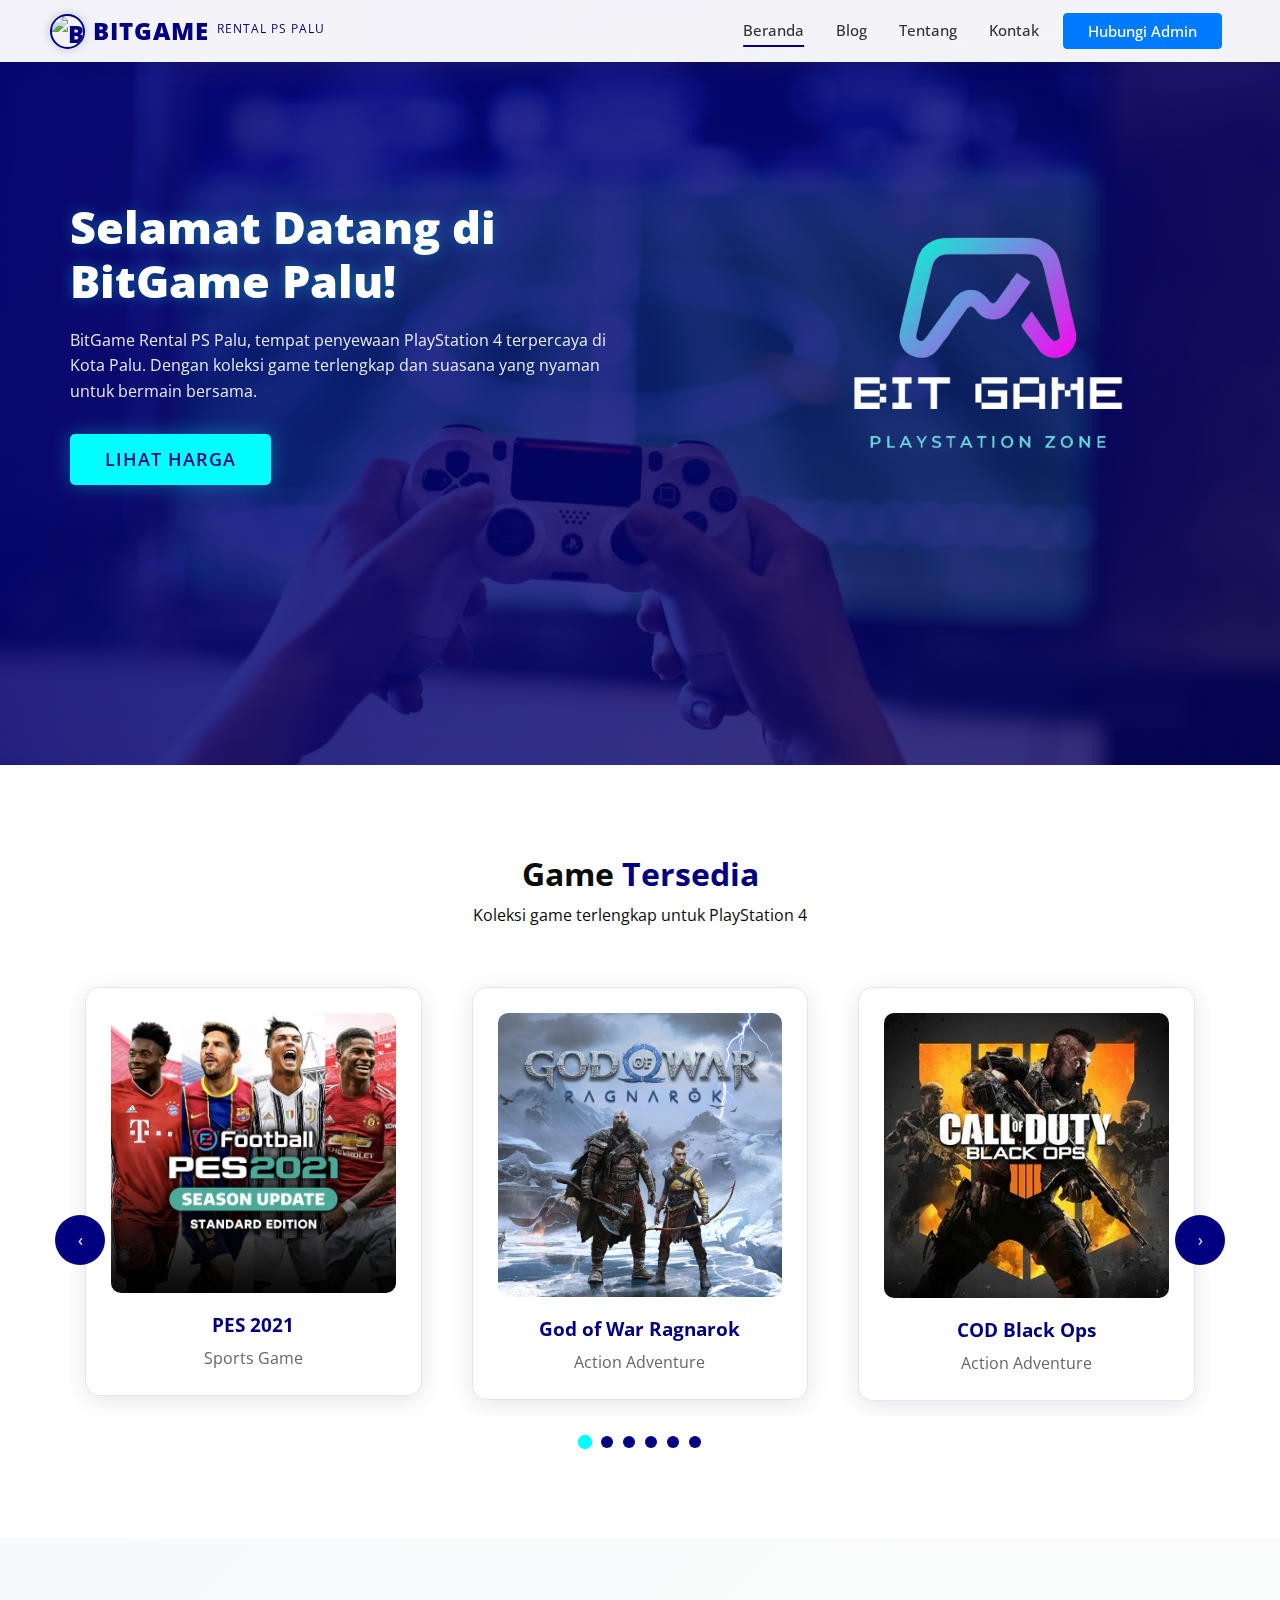
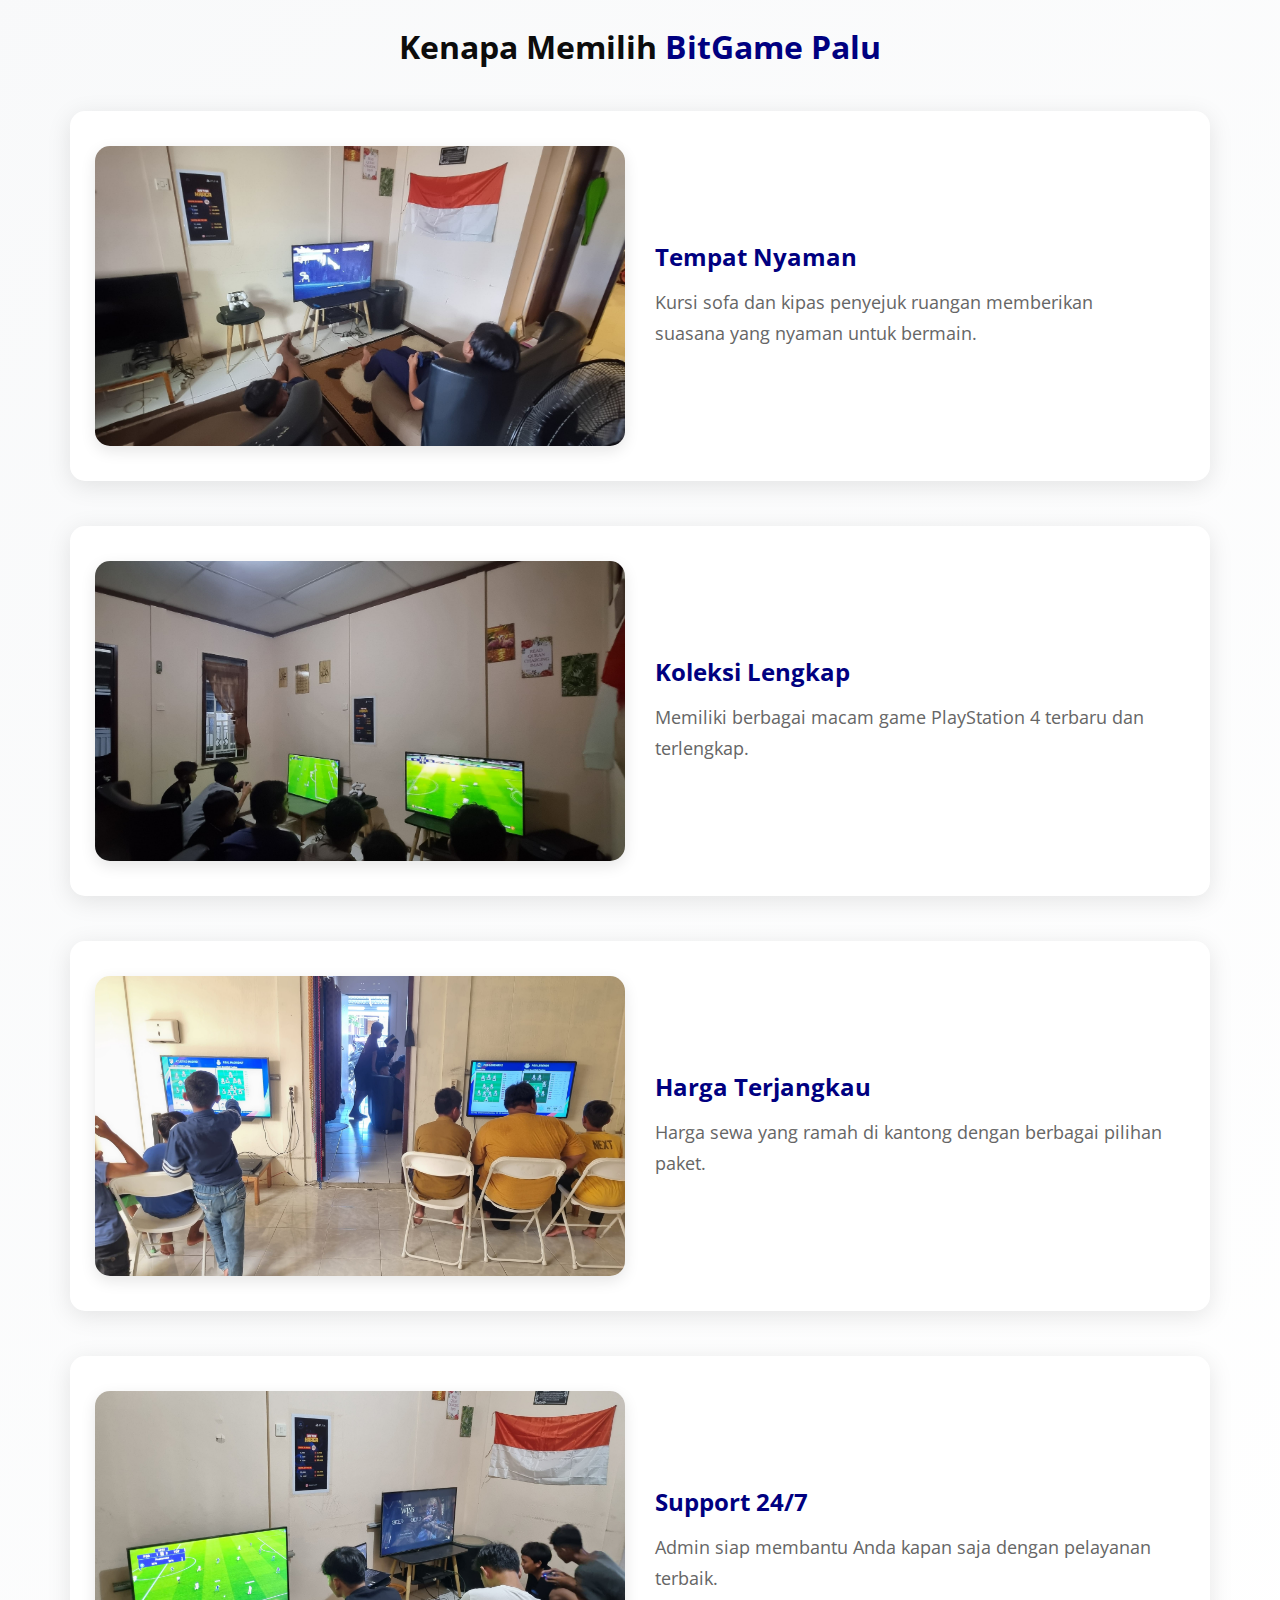
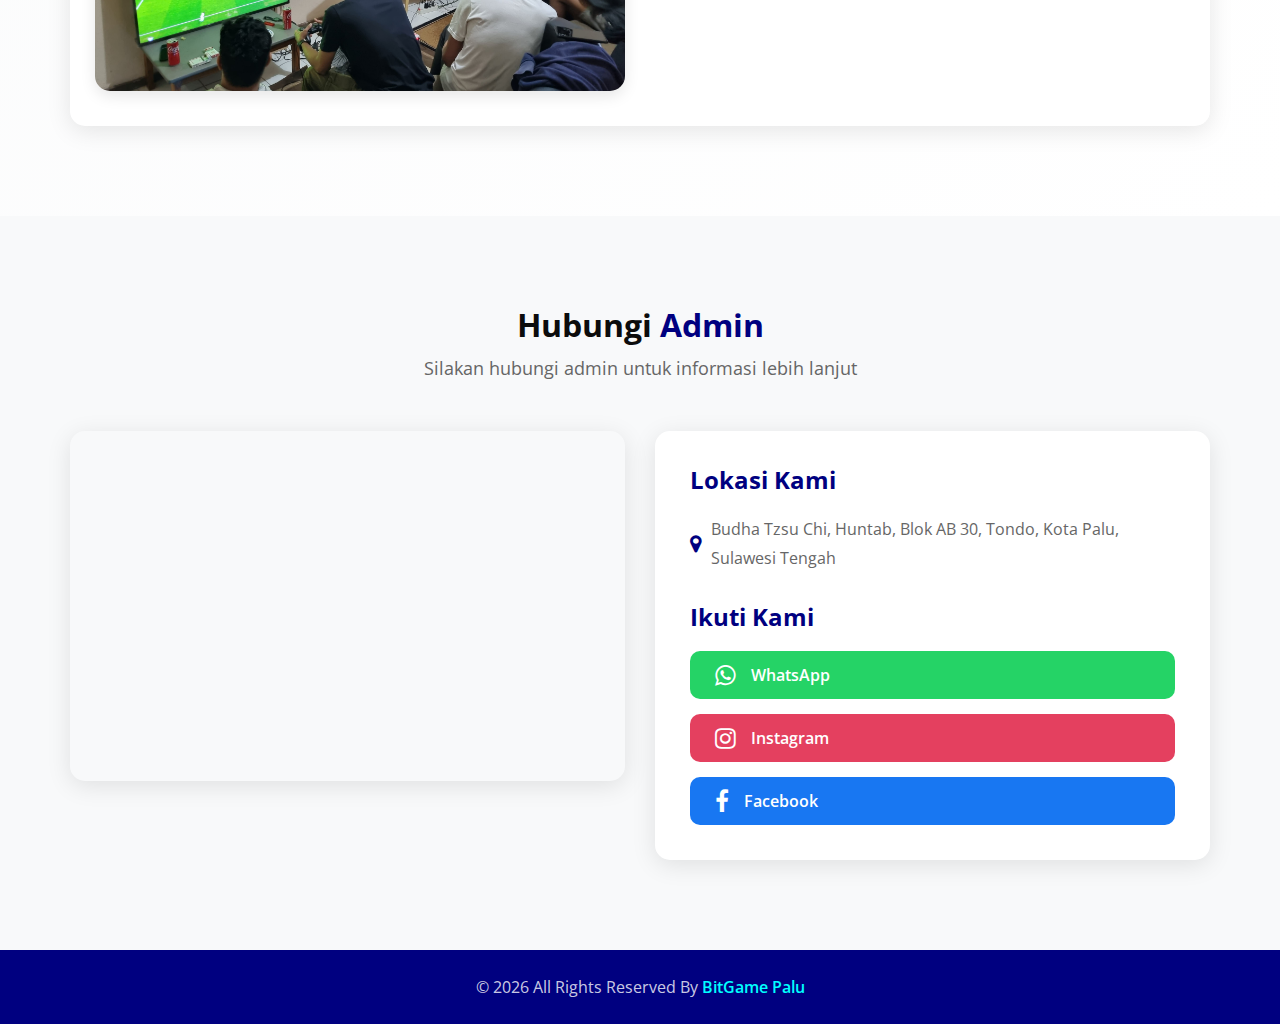
==== index.html @ 536aaa55 "Add files via upload" ====
<!DOCTYPE html>
<html>

<head>
  <!-- Basic -->
  <meta charset="utf-8" />
  <meta http-equiv="X-UA-Compatible" content="IE=edge" />
  <!-- Mobile Metas -->
  <meta name="viewport" content="width=device-width, initial-scale=1, shrink-to-fit=no" />
  <!-- Site Metas -->
  <meta name="keywords" content="PlayStation 4, Rental PS4, Gaming, BitGame Palu, Palu" />
  <meta name="description" content="BitGame Palu - Tempat Penyewaan PlayStation 4 Terpercaya di Kota Palu" />
  <meta name="author" content="BitGame Palu" />
  <link rel="shortcut icon" href="images/favicon.png" type="">

  <title>BitGame Palu - Rental PlayStation 4 Palu</title>

  <!-- bootstrap core css -->
  <link rel="stylesheet" type="text/css" href="css/bootstrap.css" />

  <!-- fonts style -->
  <link href="https://fonts.googleapis.com/css2?family=Poppins:wght@300;400;500;600;700;800&display=swap" rel="stylesheet">

  <!--owl slider stylesheet -->
  <link rel="stylesheet" type="text/css" href="https://cdnjs.cloudflare.com/ajax/libs/OwlCarousel2/2.3.4/assets/owl.carousel.min.css" />

  <!-- font awesome style -->
  <link href="css/font-awesome.min.css" rel="stylesheet" />

  <!-- Custom styles for this template -->
  <link href="css/style.css" rel="stylesheet" />
  <!-- responsive style -->
  <link href="css/responsive.css" rel="stylesheet" />

</head>

<body>

  <div class="hero_area">
    <!-- header section strats -->
    <header class="header_section">
      <div class="container-fluid">
        <nav class="navbar navbar-expand-lg custom_nav-container">
          <a class="navbar-brand" href="index.html">
            <img src="images/bit.jpg" alt="BitGame Logo" class="brand-logo">
            <span>BitGame</span>
            <small class="d-block" style="font-size: 12px; margin-top: -5px;">Rental PS Palu</small>
          </a>

          <button class="navbar-toggler" type="button" data-toggle="collapse" data-target="#navbarSupportedContent" aria-controls="navbarSupportedContent" aria-expanded="false" aria-label="Toggle navigation">
            <span class="navbar-toggler-icon"></span>
          </button>

          <div class="collapse navbar-collapse" id="navbarSupportedContent">
            <ul class="navbar-nav ml-auto">
              <li class="nav-item active">
                <a class="nav-link" href="index.html">Beranda <span class="sr-only">(current)</span></a>
              </li>
              <li class="nav-item">
                <a class="nav-link" href="blog.html">Blog</a>
              </li>
              <li class="nav-item">
                <a class="nav-link" href="tentang.html">Tentang</a>
              </li>
              <li class="nav-item">
                <a class="nav-link" href="kontak.html">Kontak</a>
              </li>
              <li class="nav-item">
                <a class="nav-link btn btn-primary text-white px-4" href="https://wa.me/6282216429427">Hubungi Admin</a>
              </li>
            </ul>
          </div>
        </nav>
      </div>
    </header>
    <!-- end header section -->
    <!-- slider section -->
    <section class="slider_section">
      <div id="customCarousel1" class="carousel slide" data-ride="carousel">
        <div class="carousel-inner">
          <div class="carousel-item active">
            <div class="container">
              <div class="row">
                <div class="col-md-6">
                  <div class="detail-box">
                    <h1>
                      Selamat Datang di <br>
                      BitGame Palu!
                    </h1>
                    <p>
                      BitGame Rental PS Palu, tempat penyewaan PlayStation 4 terpercaya di Kota Palu. Dengan koleksi game terlengkap dan suasana yang nyaman untuk bermain bersama.
                    </p>
                    <div class="btn-box">
                      <a href="tentang.html#harga-sewa" class="btn1">
                        Lihat Harga
                      </a>
                    </div>
                  </div>
                </div>
                <div class="col-md-6">
                  <div class="img-box">
                    <img src="images/bitlogo.png" alt="PlayStation 4">
                  </div>
                </div>
              </div>
            </div>
          </div>
        </div>
      </div>
    </section>
    <!-- end slider section -->
  </div>

  <!-- game section -->
  <section class="service_section layout_padding">
    <div class="service_container">
      <div class="container">
        <div class="heading_container heading_center">
          <h2>
            Game <span>Tersedia</span>
          </h2>
          <p>
            Koleksi game terlengkap untuk PlayStation 4
          </p>
        </div>
        <div class="owl-carousel owl-theme game-carousel">
          <div class="item">
            <div class="box">
              <a href="tentang.html#area-game">
                <div class="img-box">
                  <img src="images/pes.jpg" alt="Game 1">
                </div>
                <div class="detail-box">
                  <h5>PES 2021</h5>
                  <p>Sports Game</p>
                </div>
              </a>
            </div>
          </div>
          <div class="item">
            <div class="box">
              <a href="tentang.html#area-game">
                <div class="img-box">
                  <img src="images/god of war.jpg" alt="Game 2">
                </div>
                <div class="detail-box">
                  <h5>God of War Ragnarok</h5>
                  <p>Action Adventure</p>
                </div>
              </a>
            </div>
          </div>
          <div class="item">
            <div class="box">
              <a href="tentang.html#area-game">
                <div class="img-box">
                  <img src="images/cod black.jpg" alt="Game 3">
                </div>
                <div class="detail-box">
                  <h5>COD Black Ops</h5>
                  <p>Action Adventure</p>
                </div>
              </a>
            </div>
          </div>
          <div class="item">
            <div class="box">
              <a href="tentang.html#area-game">
                <div class="img-box">
                  <img src="images/mortal kombat xl.jpg" alt="Game 4">
                </div>
                <div class="detail-box">
                  <h5>Mortal Kombat XL</h5>
                  <p>Action Game</p>
                </div>
              </a>
            </div>
          </div>
          <div class="item">
            <div class="box">
              <a href="tentang.html#area-game">
                <div class="img-box">
                  <img src="images/cars.jpg" alt="Game 5">
                </div>
                <div class="detail-box">
                  <h5>Cars</h5>
                  <p>Racing Game</p>
                </div>
              </a>
            </div>
          </div>
          <div class="item">
            <div class="box">
              <a href="tentang.html#area-game">
                <div class="img-box">
                  <img src="images/naruto.jpg" alt="Game 6">
                </div>
                <div class="detail-box">
                  <h5>Naruto Shippuden</h5>
                  <p>Action Adventure</p>
                </div>
              </a>
            </div>
          </div>
          <div class="item">
            <div class="box">
              <a href="tentang.html#area-game">
                <div class="img-box">
                  <img src="images/ittakestwo.jpg" alt="Game 7">
                </div>
                <div class="detail-box">
                  <h5>It Takes Two</h5>
                  <p>Adventure Game</p>
                </div>
              </a>
            </div>
          </div>
          <div class="item">
            <div class="box">
              <a href="tentang.html#area-game">
                <div class="img-box">
                  <img src="images/unravel.jpg" alt="Game 8">
                </div>
                <div class="detail-box">
                  <h5>Unravel</h5>
                  <p>Puzzle Adventure</p>
                </div>
              </a>
            </div>
          </div>
          <div class="item">
            <div class="box">
              <a href="tentang.html#area-game">
                <div class="img-box">
                  <img src="images/tekken.jpg" alt="Game 9">
                </div>
                <div class="detail-box">
                  <h5>Tekken 7</h5>
                  <p>Fighting Game</p>
                </div>
              </a>
            </div>
          </div>
          <div class="item">
            <div class="box">
              <a href="tentang.html#area-game">
                <div class="img-box">
                  <img src="images/gta.jpg" alt="Game 10">
                </div>
                <div class="detail-box">
                  <h5>GTA V</h5>
                  <p>Action Adventure</p>
                </div>
              </a>
            </div>
          </div>
          <div class="item">
            <div class="box">
              <a href="tentang.html#area-game">
                <div class="img-box">
                  <img src="images/litle.jpg" alt="Game 11">
                </div>
                <div class="detail-box">
                  <h5>Little Nightmares</h5>
                  <p>Horror Adventure</p>
                </div>
              </a>
            </div>
          </div>
          <div class="item">
            <div class="box">
              <a href="tentang.html#area-game">
                <div class="img-box">
                  <img src="images/a way.jpg" alt="Game 12">
                </div>
                <div class="detail-box">
                  <h5>A Way Out</h5>
                  <p>Action Adventure</p>
                </div>
              </a>
            </div>
          </div>
          <div class="item">
            <div class="box">
              <a href="tentang.html#area-game">
                <div class="img-box">
                  <img src="images/unravel2.jpg" alt="Game 13">
                </div>
                <div class="detail-box">
                  <h5>Unravel 2</h5>
                  <p>Puzzle Adventure</p>
                </div>
              </a>
            </div>
          </div>
          <div class="item">
            <div class="box">
              <a href="tentang.html#area-game">
                <div class="img-box">
                  <img src="images/god of war 3.jpg" alt="God of War 3">
                </div>
                <div class="detail-box">
                  <h5>God of War 3 Remastered</h5>
                  <p>Action Adventure</p>
                </div>
              </a>
            </div>
          </div>
          <div class="item">
            <div class="box">
              <a href="tentang.html#area-game">
                <div class="img-box">
                  <img src="images/e football.jpg" alt="eFootball">
                </div>
                <div class="detail-box">
                  <h5>eFootball 2024</h5>
                  <p>Sports Game</p>
                </div>
              </a>
            </div>
          </div>
          <div class="item">
            <div class="box">
              <a href="tentang.html#area-game">
                <div class="img-box">
                  <img src="images/rocket league.jpg" alt="Rocket League">
                </div>
                <div class="detail-box">
                  <h5>Rocket League</h5>
                  <p>Sports Game</p>
                </div>
              </a>
            </div>
          </div>
          <div class="item">
            <div class="box">
              <a href="tentang.html#area-game">
                <div class="img-box">
                  <img src="images/evil within.jpg" alt="The Evil Within">
                </div>
                <div class="detail-box">
                  <h5>The Evil Within</h5>
                  <p>Horror Survival</p>
                </div>
              </a>
            </div>
          </div>
        </div>
      </div>
    </div>
  </section>

  <!-- why section -->
  <section class="why_section layout_padding">
    <div class="container">
      <div class="heading_container heading_center">
        <h2>
          Kenapa Memilih <span>BitGame Palu</span>
        </h2>
      </div>
      <div class="why_container">
        <div class="box">
          <div class="img-box">
            <img src="images/nyaman.jpg" alt="Tempat Nyaman">
          </div>
          <div class="detail-box">
            <h5>
              Tempat Nyaman
            </h5>
            <p>
              Kursi sofa dan kipas penyejuk ruangan memberikan suasana yang nyaman untuk bermain.
            </p>
          </div>
        </div>
        <div class="box">
          <div class="img-box">
            <img src="images/koleksi.jpg" alt="Koleksi Lengkap">
          </div>
          <div class="detail-box">
            <h5>
              Koleksi Lengkap
            </h5>
            <p>
              Memiliki berbagai macam game PlayStation 4 terbaru dan terlengkap.
            </p>
          </div>
        </div>
        <div class="box">
          <div class="img-box">
            <img src="images/terjangkau.jpg" alt="Harga Terjangkau">
          </div>
          <div class="detail-box">
            <h5>
              Harga Terjangkau
            </h5>
            <p>
              Harga sewa yang ramah di kantong dengan berbagai pilihan paket.
            </p>
          </div>
        </div>
        <div class="box">
          <div class="img-box">
            <img src="images/responsif.jpg" alt="Support 24/7">
          </div>
          <div class="detail-box">
            <h5>
              Support 24/7
            </h5>
            <p>
              Admin siap membantu Anda kapan saja dengan pelayanan terbaik.
            </p>
          </div>
        </div>
      </div>
    </div>
  </section>

  <!-- contact section -->
  <section class="contact_section layout_padding">
    <div class="container">
      <div class="heading_container heading_center">
        <h2>
          Hubungi <span>Admin</span>
        </h2>
        <p>
          Silakan hubungi admin untuk informasi lebih lanjut
        </p>
      </div>
      <div class="row">
        <div class="col-md-6">
          <div class="map_container">
            <div class="map">
              <iframe src="https://www.google.com/maps/embed?pb=!1m18!1m12!1m3!1d3989.396603550158!2d119.90163157521467!3d-0.8330581991588584!2m3!1f0!2f0!3f0!3m2!1i1024!2i768!4f13.1!3m3!1m2!1s0x2d8be9001693cc8d%3A0x82c11fba9f2c7f6c!2sRental%20ps%20palu!5e0!3m2!1sid!2sid!4v1742832703307!5m2!1sid!2sid" width="100%" height="350" style="border:0; border-radius: 15px;" allowfullscreen="" loading="lazy" referrerpolicy="no-referrer-when-downgrade"></iframe>
            </div>
          </div>
        </div>
        <div class="col-md-6">
          <div class="contact_info">
            <h3>Lokasi Kami</h3>
            <p>
              <i class="fa fa-map-marker"></i> Budha Tzsu Chi, Huntab, Blok AB 30, Tondo, Kota Palu, Sulawesi Tengah
            </p>
            <div class="social_box">
              <h3>Ikuti Kami</h3>
              <div class="social_links">
                <a href="https://wa.me/6282216429427" target="_blank" class="social_btn whatsapp">
                  <i class="fa fa-whatsapp"></i>
                  <span>WhatsApp</span>
                </a>
                <a href="https://instagram.com/bitgame.palu" target="_blank" class="social_btn instagram">
                  <i class="fa fa-instagram"></i>
                  <span>Instagram</span>
                </a>
                <a href="https://www.facebook.com/share/1Fj8mZK3de/?mibextid=wwXIfr" target="_blank" class="social_btn facebook">
                  <i class="fa fa-facebook"></i>
                  <span>Facebook</span>
                </a>
              </div>
            </div>
          </div>
        </div>
      </div>
    </div>
  </section>

  <!-- footer section -->
  <section class="footer_section">
    <div class="container">
      <p>
        &copy; <span id="displayYear"></span> All Rights Reserved By
        <a href="#">BitGame Palu</a>
      </p>
    </div>
  </section>

  <!-- jQery -->
  <script type="text/javascript" src="js/jquery-3.4.1.min.js"></script>
  <!-- popper js -->
  <script src="https://cdn.jsdelivr.net/npm/popper.js@1.16.0/dist/umd/popper.min.js"></script>
  <!-- bootstrap js -->
  <script type="text/javascript" src="js/bootstrap.js"></script>
  <!-- owl slider -->
  <script type="text/javascript" src="https://cdnjs.cloudflare.com/ajax/libs/OwlCarousel2/2.3.4/owl.carousel.min.js"></script>
  <!-- custom js -->
  <script type="text/javascript" src="js/custom.js"></script>

</body>

</html>
---- css/style.css ----
@import url("https://fonts.googleapis.com/css2?family=Lato:wght@400;700&family=Open+Sans:wght@300;400;600;700&display=swap");
body {
  font-family: "Open Sans", sans-serif;
  color: #0c0c0c;
  background-color: #ffffff;
  overflow-x: hidden;
}

.layout_padding {
  padding: 90px 0;
}

.layout_padding2 {
  padding: 75px 0;
}

.layout_padding2-top {
  padding-top: 75px;
}

.layout_padding2-bottom {
  padding-bottom: 75px;
}

.layout_padding-top {
  padding-top: 90px;
}

.layout_padding-bottom {
  padding-bottom: 90px;
}

.heading_container {
  display: -webkit-box;
  display: -ms-flexbox;
  display: flex;
  -webkit-box-orient: vertical;
  -webkit-box-direction: normal;
      -ms-flex-direction: column;
          flex-direction: column;
  -webkit-box-align: start;
      -ms-flex-align: start;
          align-items: flex-start;
}

.heading_container h2 {
  position: relative;
  font-weight: bold;
  margin-bottom: 0;
}

.heading_container h2 span {
  color: #000080;
}

.heading_container p {
  margin-top: 10px;
  margin-bottom: 0;
}

.heading_container.heading_center {
  -webkit-box-align: center;
      -ms-flex-align: center;
          align-items: center;
  text-align: center;
}

a,
a:hover,
a:focus {
  text-decoration: none;
}

a:hover,
a:focus {
  color: initial;
}

.btn,
.btn:focus {
  outline: none !important;
  -webkit-box-shadow: none;
          box-shadow: none;
}

/*header section*/
.hero_area {
  position: relative;
  min-height: 85vh;
  display: -webkit-box;
  display: -ms-flexbox;
  display: flex;
  -webkit-box-orient: vertical;
  -webkit-box-direction: normal;
      -ms-flex-direction: column;
          flex-direction: column;
  background: url('../images/bg.jpg') no-repeat center center;
  background-size: cover;
  overflow: hidden;
}

.hero_area:before {
  content: '';
  position: absolute;
  top: 0;
  left: 0;
  right: 0;
  bottom: 0;
  background: linear-gradient(135deg, rgba(0, 0, 128, 0.85), rgba(0, 0, 102, 0.75));
  z-index: 1;
}

.hero_area .hero_bg_box {
  display: none;
}

.slider_section {
  position: relative;
  z-index: 2;
  -webkit-box-flex: 1;
      -ms-flex: 1;
          flex: 1;
  display: -webkit-box;
  display: -ms-flexbox;
  display: flex;
  -webkit-box-align: center;
      -ms-flex-align: center;
          align-items: center;
  position: relative;
  padding: 25px 0 100px 0;
}

.hero_area .hero_bg_box .bg_img_box {
  min-width: 100%;
  min-height: 100%;
}

.hero_area .hero_bg_box img {
  min-width: 100%;
  min-height: 100%;
}

.sub_page .hero_area {
  min-height: auto;
  padding-bottom: 30px;
  background: linear-gradient(130deg, #000080, #000066);
}

.sub_page .hero_area .hero_bg_box {
  display: none;
}

.header_section {
  background-color: rgba(255, 255, 255, 0.95);
  box-shadow: 0 2px 15px rgba(0, 0, 0, 0.1);
  position: fixed;
  width: 100%;
  top: 0;
  z-index: 999;
  transition: all 0.3s ease;
}

.header_section.scrolled {
  background-color: rgba(255, 255, 255, 0.98);
  box-shadow: 0 2px 20px rgba(0, 0, 0, 0.15);
}

.header_section .container-fluid {
  padding-right: 50px;
  padding-left: 50px;
}

.navbar-brand {
  font-size: 24px;
  font-weight: 800;
  color: #000080;
  text-transform: uppercase;
  letter-spacing: 1px;
  display: flex;
  align-items: center;
  gap: 8px;
}

.navbar-brand .brand-logo {
  width: 35px;
  height: 35px;
  border-radius: 50%;
  object-fit: cover;
  border: 2px solid #000080;
  box-shadow: 0 0 10px rgba(0, 0, 128, 0.2);
}

.navbar-brand span {
  color: #000080;
}

.custom_nav-container {
  padding: 8px 0;
}

.navbar-nav .nav-item {
  margin: 0 8px;
}

.navbar-nav .nav-link {
  color: #333;
  font-weight: 500;
  padding: 6px 12px;
  transition: all 0.3s ease;
  position: relative;
  font-size: 0.95rem;
}

.navbar-nav .nav-link:after {
  content: '';
  position: absolute;
  width: 0;
  height: 2px;
  background: #000080;
  bottom: 0;
  left: 50%;
  transform: translateX(-50%);
  transition: all 0.3s ease;
}

.navbar-nav .nav-link:hover:after,
.navbar-nav .nav-item.active .nav-link:after {
  width: 80%;
}

.navbar-toggler {
  border: none;
  outline: none;
}

.navbar-toggler:focus {
  box-shadow: none;
}

.btn-primary {
  padding: 6px 15px;
  font-size: 0.9rem;
}

.btn-primary:hover {
  background-color: #000066;
  border-color: #000066;
  transform: translateY(-2px);
  box-shadow: 0 0 15px rgba(0, 0, 128, 0.5);
}

.slider_section .row {
  -webkit-box-align: center;
      -ms-flex-align: center;
          align-items: center;
}

.slider_section #customCarousel1 {
  width: 100%;
  position: unset;
}

.slider_section .detail-box {
  color: #00204a;
}

.slider_section .detail-box h1 {
  font-size: 2.8rem;
  font-weight: 800;
  line-height: 1.2;
  margin-bottom: 20px;
  color: #ffffff;
  text-shadow: 0 0 15px rgba(0, 255, 255, 0.3);
}

.slider_section .detail-box p {
  font-size: 1rem;
  line-height: 1.6;
  color: rgba(255, 255, 255, 0.9);
  margin-bottom: 25px;
}

.slider_section .detail-box .btn-box {
  display: -webkit-box;
  display: -ms-flexbox;
  display: flex;
  margin: 0 -5px;
  margin-top: 25px;
}

.slider_section .detail-box .btn-box a {
  margin: 5px;
  text-align: center;
  width: 165px;
}

.slider_section .detail-box .btn-box .btn1 {
  padding: 12px 35px;
  font-size: 1.1rem;
  font-weight: 600;
  text-transform: uppercase;
  letter-spacing: 1px;
  background: #00ffff;
  color: #000080;
  border-radius: 5px;
  box-shadow: 0 0 20px rgba(0, 255, 255, 0.3);
  transition: all 0.3s ease;
  white-space: nowrap;
  display: inline-block;
  text-align: center;
  width: auto;
  min-width: 165px;
}

.slider_section .detail-box .btn-box .btn1:hover {
  background: #ffffff;
  transform: translateY(-3px);
  box-shadow: 0 5px 25px rgba(0, 255, 255, 0.4);
}

.slider_section .detail-box .btn-box .btn2 {
  display: inline-block;
  padding: 10px 15px;
  background-color: #000000;
  color: #ffffff;
  border-radius: 0;
  -webkit-transition: all 0.3s;
  transition: all 0.3s;
  border: none;
}

.slider_section .detail-box .btn-box .btn2:hover {
  background-color: black;
}

.slider_section .img-box {
  margin: 30px 0;
  max-width: 80%;
  margin-left: auto;
}

.slider_section .img-box img {
  width: 90%;
  margin: 0 auto;
  display: block;
  -webkit-animation: upDown 2.8s infinite;
          animation: upDown 2.8s infinite;
}

.slider_section .carousel-indicators {
  position: unset;
  margin: 0;
  -webkit-box-pack: center;
      -ms-flex-pack: center;
          justify-content: center;
  -webkit-box-align: center;
      -ms-flex-align: center;
          align-items: center;
}

.slider_section .carousel-indicators li {
  background-color: #ffffff;
  width: 12px;
  height: 12px;
  border-radius: 100%;
  opacity: 1;
}

.slider_section .carousel-indicators li.active {
  width: 20px;
  height: 20px;
  background-color: #00bbf0;
}

.service_section {
  position: relative;
}

.service_section .box {
  background: #ffffff;
  border-radius: 15px;
  padding: 25px;
  margin-top: 45px;
  box-shadow: 0 5px 25px rgba(0, 0, 0, 0.1);
  transition: all 0.3s ease;
  border: 1px solid rgba(0, 0, 128, 0.1);
  display: -webkit-box;
  display: -ms-flexbox;
  display: flex;
  -webkit-box-orient: vertical;
  -webkit-box-direction: normal;
      -ms-flex-direction: column;
          flex-direction: column;
  -webkit-box-align: center;
      -ms-flex-align: center;
          align-items: center;
  text-align: center;
}

.service_section .box:hover {
  transform: translateY(-10px);
  box-shadow: 0 8px 30px rgba(0, 0, 128, 0.15);
}

.service_section .box .img-box {
  margin-bottom: 20px;
  overflow: hidden;
  border-radius: 10px;
}

.service_section .box .img-box img {
  transition: all 0.5s ease;
}

.service_section .box:hover .img-box img {
  transform: scale(1.1);
}

.service_section .box .detail-box h5 {
  font-size: 1.2rem;
  font-weight: 700;
  color: #000080;
  margin-bottom: 10px;
}

.service_section .box .detail-box p {
  color: #666;
  margin-bottom: 0;
}

.service_section .box .detail-box a {
  color: #00204a;
  font-weight: 600;
}

.service_section .box .detail-box a:hover {
  color: #00bbf0;
}

.service_section .box .detail-box a:hover {
  color: #00bbf0;
}

.service_section .btn-box {
  display: -webkit-box;
  display: -ms-flexbox;
  display: flex;
  -webkit-box-pack: center;
      -ms-flex-pack: center;
          justify-content: center;
  margin-top: 45px;
}

.service_section .btn-box a {
  display: inline-block;
  padding: 10px 45px;
  background-color: #00ffff;
  color: #ffffff;
  border-radius: 0;
  -webkit-transition: all 0.3s;
  transition: all 0.3s;
  border: none;
  box-shadow: 0 0 15px rgba(0, 255, 255, 0.3);
}

.service_section .btn-box a:hover {
  background-color: #00cccc;
  box-shadow: 0 0 20px rgba(0, 255, 255, 0.5);
}

.about_section {
  background-color: #f8f9fa;
  padding: 75px 0;
}

.about_section .img-box {
  position: relative;
  margin: 45px 0;
}

.about_section .img-box img {
  width: 100%;
  border-radius: 15px;
  box-shadow: 0 0 20px rgba(0,0,0,0.1);
}

.about_section .detail-box h3 {
  font-size: 2.5rem;
  font-weight: bold;
  margin-bottom: 15px;
}

.about_section .detail-box p {
  color: #666;
  line-height: 1.8;
  margin-bottom: 15px;
}

.about_section .detail-box a {
  display: inline-block;
  padding: 10px 45px;
  background-color: #00bbf0;
  color: #ffffff;
  border-radius: 0px;
  -webkit-transition: all 0.3s;
  transition: all 0.3s;
  border: none;
  margin-top: 15px;
}

.about_section .detail-box a:hover {
  background-color: #007fa4;
}

.why_section {
  background: linear-gradient(135deg, #f8f9fa, #ffffff);
  position: relative;
}

.why_section .box {
  background: #ffffff;
  border-radius: 15px;
  padding: 35px 25px;
  margin-top: 45px;
  box-shadow: 0 5px 25px rgba(0, 0, 0, 0.1);
  transition: all 0.3s ease;
  display: flex;
  align-items: center;
  gap: 30px;
}

.why_section .box:hover {
  transform: translateY(-10px);
  box-shadow: 0 8px 30px rgba(0, 0, 128, 0.15);
}

.why_section .box .img-box {
  width: 50%;
  height: 300px;
  margin: 0;
  border-radius: 15px;
  overflow: hidden;
  box-shadow: 0 5px 15px rgba(0, 0, 0, 0.1);
  position: relative;
  display: flex;
  align-items: center;
  justify-content: center;
}

.why_section .box .img-box img {
  width: 100%;
  height: 100%;
  object-fit: cover;
  transition: all 0.5s ease;
}

.why_section .box .detail-box {
  width: 50%;
  padding-right: 20px;
}

.why_section .box h5 {
  font-size: 1.5rem;
  font-weight: 700;
  color: #000080;
  margin-bottom: 15px;
}

.why_section .box p {
  color: #666;
  line-height: 1.8;
  margin-bottom: 0;
  font-size: 1.1rem;
}

.why_section .btn-box {
  display: -webkit-box;
  display: -ms-flexbox;
  display: flex;
  -webkit-box-pack: center;
      -ms-flex-pack: center;
          justify-content: center;
  margin-top: 45px;
}

.why_section .btn-box a {
  display: inline-block;
  padding: 10px 45px;
  background-color: #00ffff;
  color: #ffffff;
  border-radius: 0;
  -webkit-transition: all 0.3s;
  transition: all 0.3s;
  border: none;
  box-shadow: 0 0 15px rgba(0, 255, 255, 0.3);
}

.why_section .btn-box a:hover {
  background-color: #00cccc;
  box-shadow: 0 0 20px rgba(0, 255, 255, 0.5);
}

/*team section */
.team_section {
  text-align: center;
  background-color: #00204a;
  color: #ffffff;
}

.team_section .heading_container {
  -webkit-box-pack: center;
      -ms-flex-pack: center;
          justify-content: center;
}

.team_section .team_container {
  padding: 0 15px;
}

.team_section .team_container .box {
  padding: 35px 0 0 0;
  border-radius: 5px;
  overflow: hidden;
  -webkit-transition: all .1s;
  transition: all .1s;
  margin-top: 45px;
  background: -webkit-gradient(linear, left top, left bottom, from(#002759), to(#002b64));
  background: linear-gradient(to bottom, #002759, #002b64);
}

.team_section .team_container .box .img-box {
  display: -webkit-box;
  display: -ms-flexbox;
  display: flex;
  -webkit-box-pack: center;
      -ms-flex-pack: center;
          justify-content: center;
  -webkit-box-align: center;
      -ms-flex-align: center;
          align-items: center;
}

.team_section .team_container .box .img-box img {
  width: 120px;
  border-radius: 100%;
  border: 5px solid #ffffff;
}

.team_section .team_container .box .detail-box {
  margin: 25px 0;
}

.team_section .team_container .box .detail-box h5 {
  color: #00bbf0;
  font-weight: 600;
  position: relative;
}

.team_section .team_container .box .social_box {
  padding: 10px 45px 20px 45px;
  display: -webkit-box;
  display: -ms-flexbox;
  display: flex;
  -webkit-box-pack: justify;
      -ms-flex-pack: justify;
          justify-content: space-between;
}

.team_section .team_container .box .social_box a {
  color: #ffffff;
  font-size: 22px;
}

.team_section .team_container .box .social_box a:hover {
  color: #00bbf0;
}

/*team section end*/
/* client section start */
.client_section .heading_container {
  margin-bottom: 30px;
}

.client_section .box {
  display: -webkit-box;
  display: -ms-flexbox;
  display: flex;
  -webkit-box-orient: vertical;
  -webkit-box-direction: normal;
      -ms-flex-direction: column;
          flex-direction: column;
  margin: 15px;
}

.client_section .box .img-box {
  position: relative;
  display: -webkit-box;
  display: -ms-flexbox;
  display: flex;
  -webkit-box-pack: center;
      -ms-flex-pack: center;
          justify-content: center;
  -webkit-box-align: center;
      -ms-flex-align: center;
          align-items: center;
  width: 100px;
  margin-bottom: -50px;
  margin-left: 25px;
  position: relative;
}

.client_section .box .img-box img {
  border-radius: 100%;
}

.client_section .box .client_id {
  display: -webkit-box;
  display: -ms-flexbox;
  display: flex;
  -webkit-box-pack: justify;
      -ms-flex-pack: justify;
          justify-content: space-between;
}

.client_section .box .client_id .client_info h6 {
  font-weight: 600;
  margin-bottom: 5px;
}

.client_section .box .client_id .client_info p {
  margin-bottom: 0;
  font-size: 15px;
  font-size: 14px;
  margin-bottom: 10px;
}

.client_section .box .detail-box {
  background-color: #ffffff;
  -webkit-box-shadow: 0 0 15px 0 rgba(0, 0, 0, 0.15);
          box-shadow: 0 0 15px 0 rgba(0, 0, 0, 0.15);
  padding: 75px 25px 25px 25px;
}

.client_section .box .detail-box i {
  color: #00204a;
  margin-bottom: 10px;
}

.client_section .owl-carousel .owl-nav {
  display: -webkit-box;
  display: -ms-flexbox;
  display: flex;
  -webkit-box-pack: center;
      -ms-flex-pack: center;
          justify-content: center;
  margin-top: 45px;
}

.client_section .owl-carousel .owl-nav .owl-prev,
.client_section .owl-carousel .owl-nav .owl-next {
  width: 55px;
  height: 55px;
  background-color: #ffffff;
  color: #000000;
  outline: none;
  bottom: 0px;
  font-size: 24px;
  -webkit-box-shadow: 0 0 5px 0 rgba(0, 0, 0, 0.25);
          box-shadow: 0 0 5px 0 rgba(0, 0, 0, 0.25);
}

.client_section .owl-carousel .owl-nav .owl-prev:hover,
.client_section .owl-carousel .owl-nav .owl-next:hover {
  color: #00204a;
}

/* client section end */
.info_section {
  background-color: #00204a;
  color: #ffffff;
  padding: 45px 0 15px 0;
}

.info_section h4 {
  font-weight: 600;
  margin-bottom: 20px;
}

.info_section .info_col {
  margin-bottom: 30px;
}

.info_section .info_contact .contact_link_box {
  display: -webkit-box;
  display: -ms-flexbox;
  display: flex;
  -webkit-box-orient: vertical;
  -webkit-box-direction: normal;
      -ms-flex-direction: column;
          flex-direction: column;
}

.info_section .info_contact .contact_link_box a {
  margin: 5px 0;
  color: #ffffff;
}

.info_section .info_contact .contact_link_box a i {
  margin-right: 5px;
}

.info_section .info_contact .contact_link_box a:hover {
  color: #00bbf0;
}

.info_section .info_social {
  display: -webkit-box;
  display: -ms-flexbox;
  display: flex;
  margin-top: 20px;
  margin-bottom: 10px;
}

.info_section .info_social a {
  display: -webkit-box;
  display: -ms-flexbox;
  display: flex;
  -webkit-box-pack: center;
      -ms-flex-pack: center;
          justify-content: center;
  -webkit-box-align: center;
      -ms-flex-align: center;
          align-items: center;
  color: #ffffff;
  border-radius: 100%;
  margin-right: 10px;
  font-size: 24px;
}

.info_section .info_social a:hover {
  color: #00bbf0;
}

.info_section .info_links {
  display: -webkit-box;
  display: -ms-flexbox;
  display: flex;
  -webkit-box-orient: vertical;
  -webkit-box-direction: normal;
      -ms-flex-direction: column;
          flex-direction: column;
  -ms-flex-wrap: wrap;
      flex-wrap: wrap;
}

.info_section .info_links a {
  display: -webkit-box;
  display: -ms-flexbox;
  display: flex;
  -webkit-box-align: center;
      -ms-flex-align: center;
          align-items: center;
  margin-bottom: 15px;
  color: #ffffff;
}

.info_section .info_links a:hover {
  color: #00bbf0;
}

.info_section form input {
  border: none;
  border-bottom: 1px solid #ffffff;
  background-color: transparent;
  width: 100%;
  height: 45px;
  color: #ffffff;
  outline: none;
}

.info_section form input::-webkit-input-placeholder {
  color: #ffffff;
}

.info_section form input:-ms-input-placeholder {
  color: #ffffff;
}

.info_section form input::-ms-input-placeholder {
  color: #ffffff;
}

.info_section form input::placeholder {
  color: #ffffff;
}

.info_section form button {
  width: 100%;
  text-align: center;
  display: inline-block;
  padding: 10px 55px;
  background-color: #00bbf0;
  color: #ffffff;
  border-radius: 0;
  -webkit-transition: all 0.3s;
  transition: all 0.3s;
  border: none;
  margin-top: 15px;
}

.info_section form button:hover {
  background-color: #007fa4;
}

/* footer section*/
.footer_section {
  position: relative;
  background: #000080;
  color: #ffffff;
  text-align: center;
  padding: 25px 0;
}

.footer_section p {
  margin: 0;
  color: rgba(255, 255, 255, 0.8);
}

.footer_section p a {
  color: #00ffff;
  font-weight: 600;
  transition: all 0.3s ease;
}

.footer_section p a:hover {
  color: #ffffff;
}

/* Pricing Section */
.pricing_section {
  padding: 75px 0;
}

.pricing_section .box {
  background: #1a1a1a;
  border-radius: 15px;
  padding: 45px 25px;
  margin: 15px 0;
  box-shadow: 0 0 20px rgba(0,0,0,0.1);
  transition: all 0.3s ease;
  border: 1px solid #00ffff;
  box-shadow: 0 0 15px rgba(0, 255, 255, 0.1);
}

.pricing_section .box:hover {
  transform: translateY(-5px);
  box-shadow: 0 0 25px rgba(0, 255, 255, 0.2);
}

.pricing_section .box .detail-box h3 {
  font-size: 2rem;
  font-weight: bold;
  margin-bottom: 15px;
  color: #00ffff;
}

.pricing_section .box .detail-box p {
  color: #cccccc;
  margin-bottom: 25px;
}

.pricing_section .pricing_list {
  list-style: none;
  padding: 0;
  margin: 0 0 25px 0;
}

.pricing_section .pricing_list li {
  padding: 10px 0;
  border-bottom: 1px solid #333333;
  color: #cccccc;
  font-size: 1.1rem;
}

.pricing_section .pricing_list li:last-child {
  border-bottom: none;
}

.pricing_section .btn-box {
  text-align: center;
}

.pricing_section .btn-box .btn {
  padding: 10px 35px;
  font-size: 1.1rem;
  border-radius: 5px;
  transition: all 0.3s ease;
  background-color: #00ffff;
  box-shadow: 0 0 15px rgba(0, 255, 255, 0.3);
}

.pricing_section .btn-box .btn:hover {
  transform: translateY(-2px);
  background-color: #00cccc;
  box-shadow: 0 0 20px rgba(0, 255, 255, 0.5);
}

/* Animations */
@keyframes float {
  0% {
    transform: translateY(0px);
  }
  50% {
    transform: translateY(-20px);
  }
  100% {
    transform: translateY(0px);
  }
}

@keyframes upDown {
  0% {
    -webkit-transform: translateY(-20px);
            transform: translateY(-20px);
  }
  50% {
    -webkit-transform: translateY(20px);
            transform: translateY(20px);
  }
  100% {
    -webkit-transform: translateY(-20px);
            transform: translateY(-20px);
  }
}

/* Responsive */
@media (max-width: 991px) {
  .slider_section .detail-box h1 {
    font-size: 2.8rem;
  }
  
  .navbar-nav .nav-link:after {
    display: none;
  }
  
  .navbar-nav .nav-link:hover,
  .navbar-nav .nav-item.active .nav-link {
    color: #000080;
  }
}

@media (max-width: 767px) {
  .slider_section .detail-box h1 {
    font-size: 2.2rem;
  }
  
  .service_section .box,
  .why_section .box {
    margin-top: 30px;
  }
}

@media (max-width: 768px) {
  .why_section .box {
    flex-direction: column;
  }
  
  .why_section .box .img-box {
    width: 100%;
    height: 250px;
  }
  
  .why_section .box .detail-box {
    width: 100%;
    padding-right: 0;
    text-align: center;
  }
}

/* Game Carousel */
.game-carousel {
  margin-top: 45px;
  position: relative;
}

.game-carousel .owl-nav {
  display: flex;
  justify-content: center;
  align-items: center;
  margin-top: 30px;
  position: absolute;
  top: 50%;
  left: 0;
  right: 0;
  transform: translateY(-50%);
  z-index: 2;
}

.game-carousel .owl-nav button {
  width: 50px;
  height: 50px;
  background: #000080 !important;
  color: #ffffff !important;
  border-radius: 50% !important;
  margin: 0 10px;
  transition: all 0.3s ease;
  position: absolute;
}

.game-carousel .owl-nav button.owl-prev {
  left: -25px;
}

.game-carousel .owl-nav button.owl-next {
  right: -25px;
}

.game-carousel .owl-nav button:hover {
  background: #000066 !important;
  transform: translateY(-3px);
  box-shadow: 0 5px 15px rgba(0, 0, 128, 0.3);
}

.game-carousel .owl-dots {
  display: flex;
  justify-content: center;
  margin-top: 20px;
}

.game-carousel .owl-dot {
  width: 12px;
  height: 12px;
  background: #000080 !important;
  border-radius: 50%;
  margin: 0 5px;
  transition: all 0.3s ease;
}

.game-carousel .owl-dot.active {
  background: #00ffff !important;
  transform: scale(1.2);
}

.game-carousel .box {
  margin: 15px;
  transition: all 0.3s ease;
}

.game-carousel .box:hover {
  transform: translateY(-10px);
}

/*# sourceMappingURL=style.css.map */
.contact_section {
  background: #f8f9fa;
}

.contact_section .heading_container {
  margin-bottom: 50px;
}

.contact_section .heading_container p {
  margin-bottom: 0;
  color: #666;
  font-size: 1.1rem;
}

.contact_section .row {
  margin-top: 45px;
}

.contact_section .map_container {
  height: 100%;
}

.contact_section .map {
  height: 100%;
  min-height: 350px;
}

.contact_section .map iframe {
  box-shadow: 0 5px 25px rgba(0, 0, 0, 0.1);
}

.contact_section .contact_info {
  background: #ffffff;
  padding: 35px;
  height: 100%;
  border-radius: 15px;
  box-shadow: 0 5px 25px rgba(0, 0, 0, 0.1);
}

.contact_section .contact_info h3 {
  font-size: 1.5rem;
  font-weight: 700;
  color: #000080;
  margin-bottom: 20px;
}

.contact_section .contact_info p {
  color: #666;
  line-height: 1.8;
  margin-bottom: 25px;
  display: flex;
  align-items: center;
  gap: 10px;
}

.contact_section .contact_info p i {
  color: #000080;
  font-size: 20px;
}

.contact_section .social_box {
  margin-top: 30px;
}

.contact_section .social_links {
  display: flex;
  flex-direction: column;
  gap: 15px;
}

.contact_section .social_btn {
  display: flex;
  align-items: center;
  gap: 15px;
  padding: 12px 25px;
  border-radius: 10px;
  color: #ffffff;
  font-weight: 600;
  transition: all 0.3s ease;
}

.contact_section .social_btn i {
  font-size: 24px;
}

.contact_section .social_btn.whatsapp {
  background: #25D366;
}

.contact_section .social_btn.instagram {
  background: #E4405F;
}

.contact_section .social_btn.facebook {
  background: #1877F2;
}

.contact_section .social_btn:hover {
  transform: translateY(-3px);
  box-shadow: 0 5px 15px rgba(0, 0, 0, 0.2);
}

@media (max-width: 768px) {
  .contact_section .contact_info {
    margin-top: 30px;
  }
}

/* Review Section */
.review_section {
  background-color: #f8f9fa;
  padding: 75px 0;
}

.review_box {
  background: #fff;
  padding: 25px;
  border-radius: 15px;
  box-shadow: 0 0 15px rgba(0, 0, 0, 0.1);
  margin-bottom: 30px;
  transition: all 0.3s ease;
}

.review_box:hover {
  transform: translateY(-5px);
  box-shadow: 0 5px 20px rgba(0, 0, 0, 0.15);
}

.review_header {
  display: flex;
  align-items: center;
  margin-bottom: 15px;
}

.profile_img {
  width: 60px;
  height: 60px;
  border-radius: 50%;
  object-fit: cover;
  margin-right: 15px;
}

.review_info h5 {
  margin: 0;
  font-size: 18px;
  font-weight: 600;
  color: #002c3f;
}

.rating {
  color: #ffc107;
  margin-top: 5px;
}

.rating i {
  font-size: 14px;
  margin-right: 2px;
}

.review_text {
  color: #666;
  font-style: italic;
  margin-bottom: 15px;
  line-height: 1.6;
}

.review_date {
  color: #999;
  font-size: 14px;
}

.review_date i {
  margin-right: 5px;
}

/* Slider Animation */
@keyframes slideUp {
  from {
    transform: translateY(50px);
    opacity: 0;
  }
  to {
    transform: translateY(0);
    opacity: 1;
  }
}
---- css/responsive.css ----
@media (max-width: 1300px) {}

@media (max-width: 1120px) {}

@media (max-width: 992px) {
  .hero_area {
    min-height: auto;
  }

  .hero_area {
    background: linear-gradient(130deg, #231a6f, #0f054c);
  }

  .hero_area .hero_bg_box {
    display: none;
  }

  .slider_section {
    padding: 45px 0 75px 0;
  }

  .custom_nav-container .navbar-nav {
    padding-top: 15px;
    align-items: center;
  }


  .custom_nav-container .navbar-nav .nav-item .nav-link {
    padding: 5px 25px;
    margin: 5px 0;
  }


}

@media (max-width: 768px) {
  .about_section .img-box {
    margin-bottom: 45px;
  }

}

@media (max-width: 576px) {
  .header_section .header_top .contact_nav a span {
    display: none;
  }


  .client_section .client_container {
    width: 100%;
  }

  .client_section .box {
    margin: 0;
  }

  .owl-nav {
    display: flex;
    justify-content: center;
    margin-top: 45px;
  }

  .client_section .owl-carousel .owl-nav .owl-prev,
  .client_section .owl-carousel .owl-nav .owl-next {
    position: unset;
    margin: 0 2.5px;
  }
}

@media (max-width: 480px) {
  .slider_section .detail-box h1 {
    font-size: 2rem;
  }

  .track_section form {
    flex-direction: column;
    align-items: flex-start;
  }

  .track_section form input {
    width: 100%;
  }

  .track_section form button {
    padding: 10px 60px;
    margin-top: 10px;
  }
}

@media (max-width: 420px) {
  .service_section .box {
    flex-direction: column;
  }

  .service_section .box .img-box {
    justify-content: flex-start;
    margin-bottom: 15px;
  }
}

@media (max-width: 376px) {}

@media (min-width: 1200px) {
  .container {
    max-width: 1170px;
  }
}
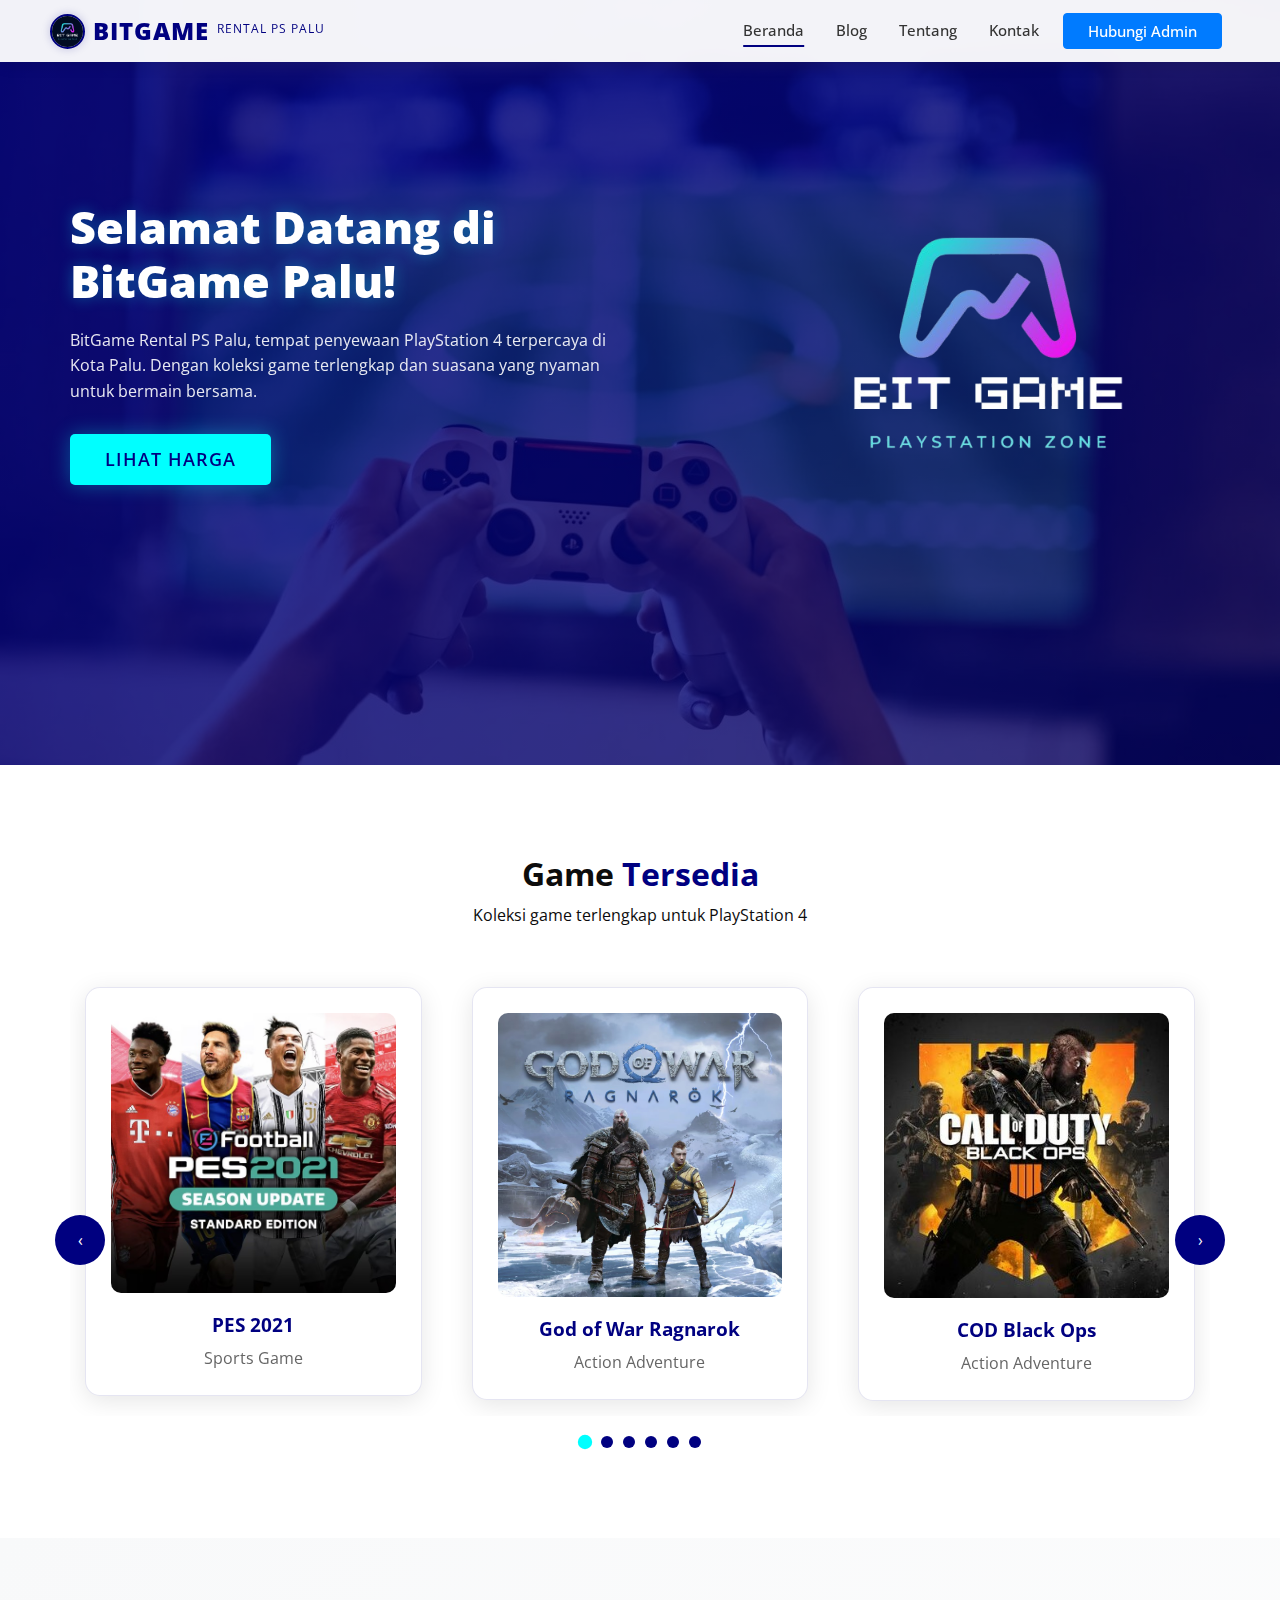
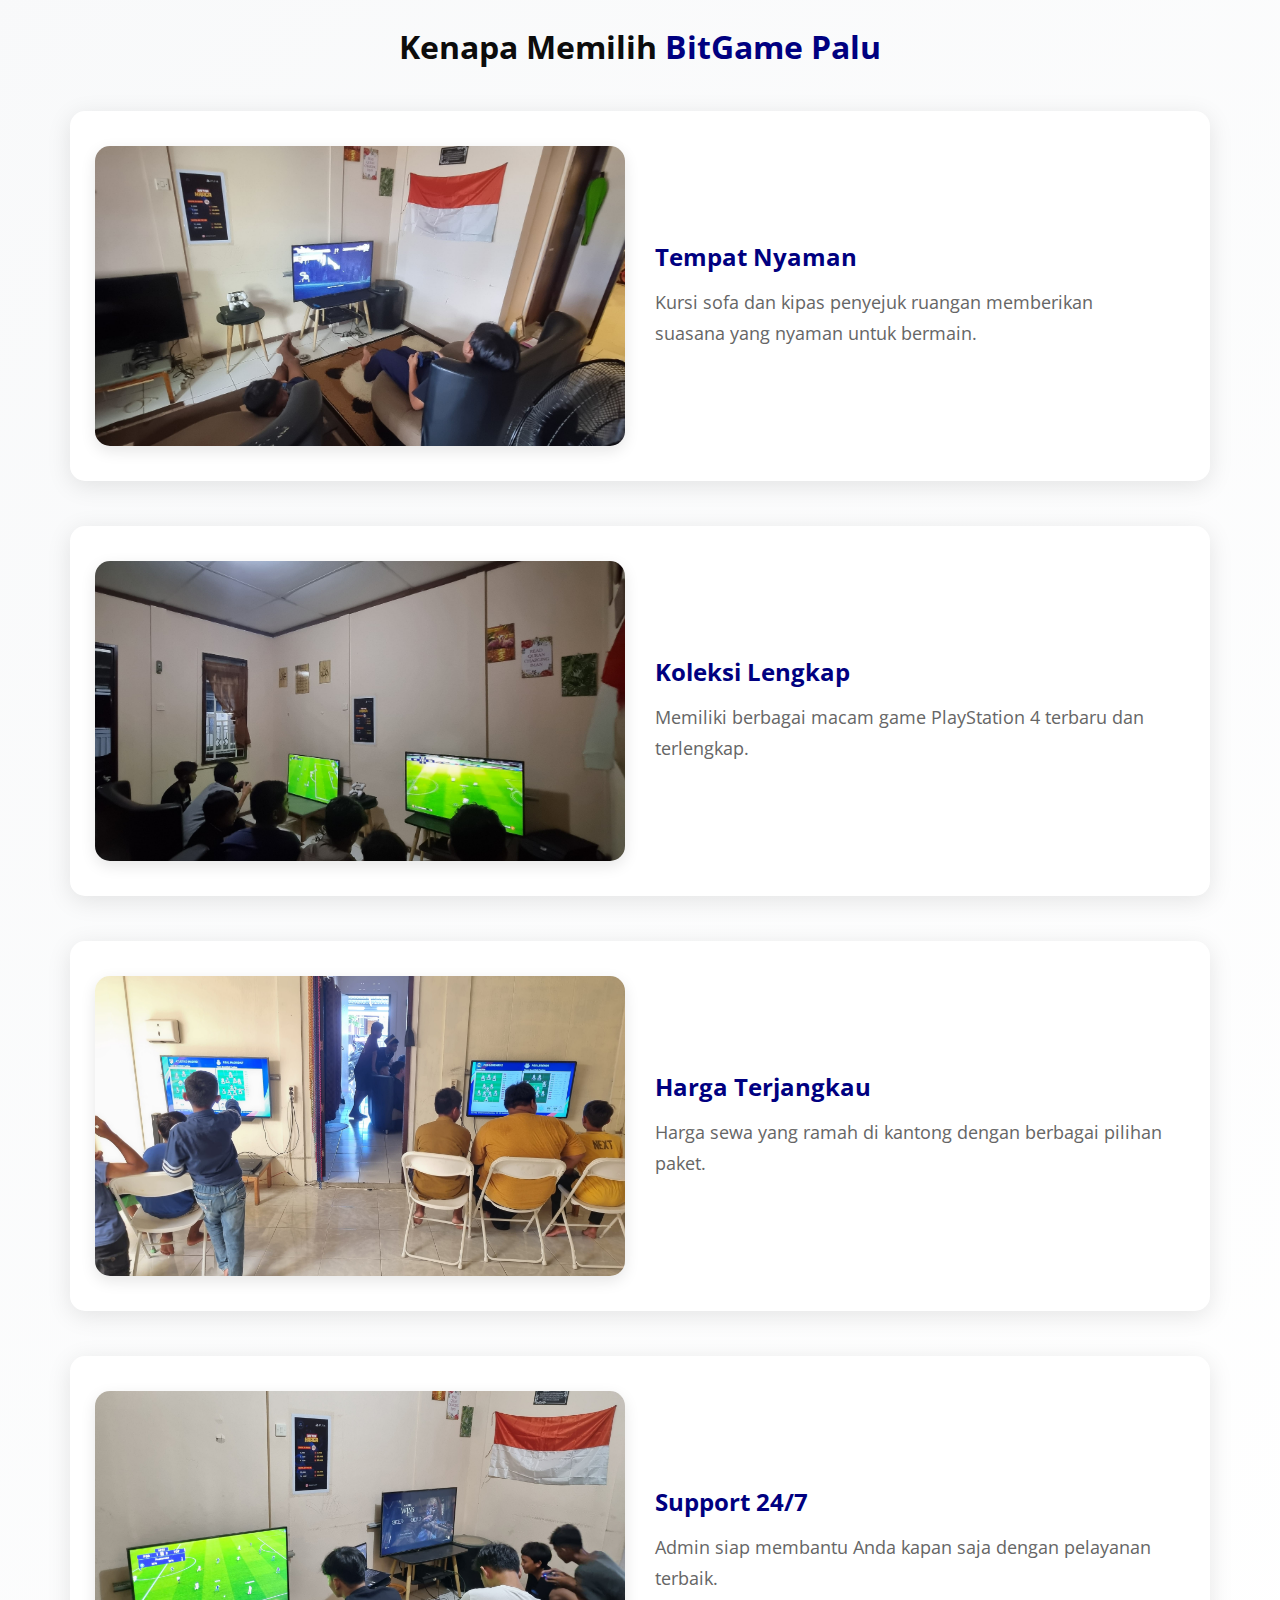
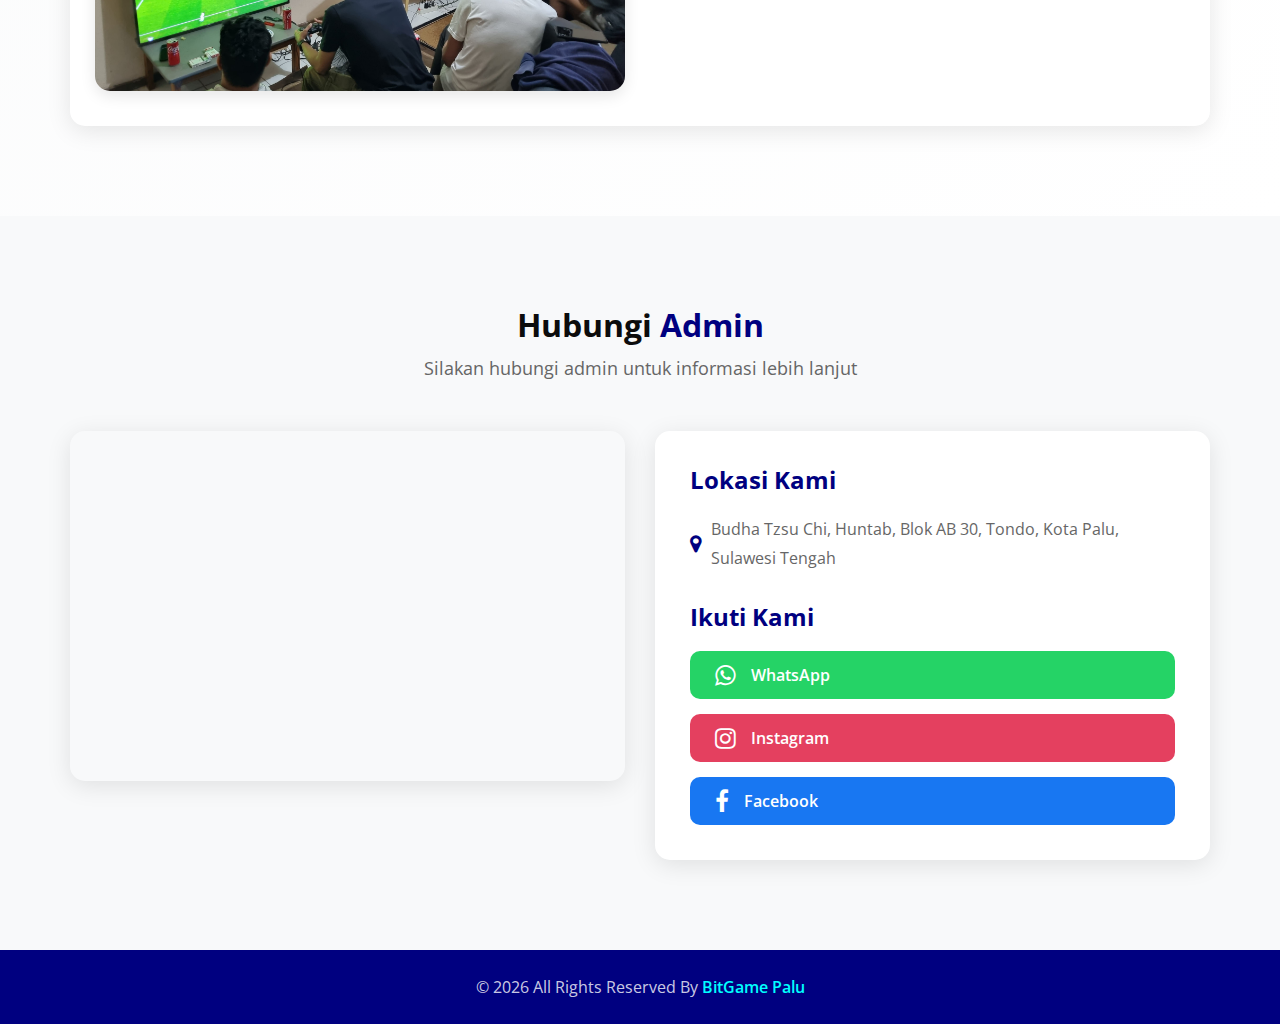
==== commit 8ba877a9: "Update index.html" ====
--- a/index.html
+++ b/index.html
@@ -42,7 +42,7 @@
       <div class="container-fluid">
         <nav class="navbar navbar-expand-lg custom_nav-container">
           <a class="navbar-brand" href="index.html">
-            <img src="images/bit.jpg" alt="BitGame Logo" class="brand-logo">
+            <img src="images/Bit.jpg" alt="BitGame Logo" class="brand-logo">
             <span>BitGame</span>
             <small class="d-block" style="font-size: 12px; margin-top: -5px;">Rental PS Palu</small>
           </a>
@@ -486,4 +486,4 @@
 
 </body>
 
-</html>+</html>
